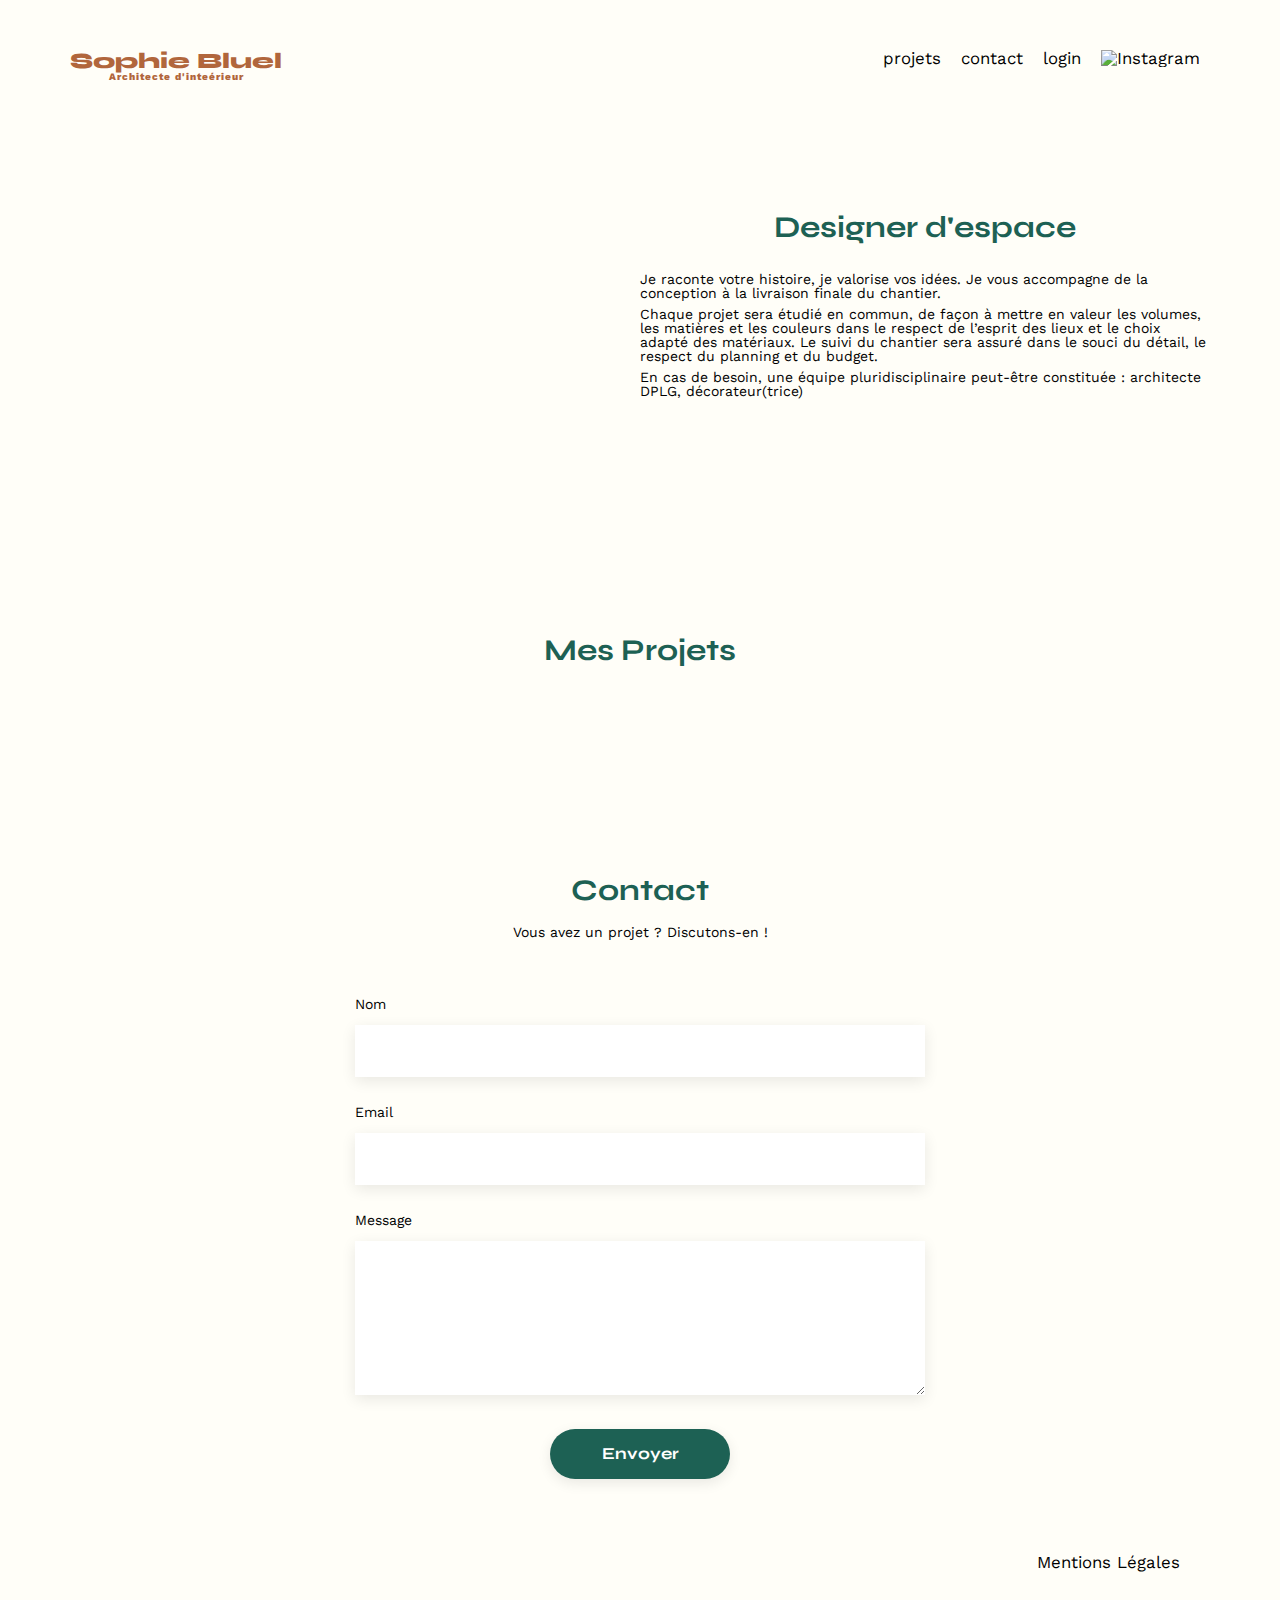
==== FrontEnd/index.html @ 53a58304 "Finalisation des fonctions" ====
<!DOCTYPE html>
<html lang="fr">

<head>
	<meta charset="UTF-8">
	<title>Sophie Bluel - Architecte d'intérieur</title>
	<meta name="viewport" content="width=device-width, initial-scale=1.0">
	<link rel="preconnect" href="https://fonts.googleapis.com">
	<link rel="preconnect" href="https://fonts.gstatic.com" crossorigin>
	<link href="https://fonts.googleapis.com/css2?family=Syne:wght@700;800&family=Work+Sans&display=swap"
		rel="stylesheet">
	<meta name="description" content="">
	<link rel="stylesheet" href="./assets/style.css">
	<script src="https://kit.fontawesome.com/746573b14e.js" crossorigin="anonymous"></script>
</head>

<body>
	<header>
		<div class="header-statut-deconnection">
			<h1>Sophie Bluel <span>Architecte d'inteérieur</span></h1>
			<nav>
				<ul>
					<a href="index.html/#contact">
						<li>projets</li>
					</a>
					<a href="index.html">
						<li>contact</li>
					</a>
					<a href="login.html" id="login">
						<li>login</li>
					</a>
					<a href="#" id="logout">
						<li>logout</li>
					</a>
					<li><img src="./assets/icons/instagram.png" alt="Instagram" class="instagram"></li>
				</ul>
			</nav>
		</div>
	</header>




	<div class="modale" id="modale1" aria-hidden="true" role="dialog" aria-labelledby="titre-modale1"
		style="display: none">

		<div class="contenu-modale" id="contenue-modale1">

			<div class="fermeture-modale">
				<button type="submit" class="bouton-fermer" id="fermer-modale1"><i
						class="fa-solid fa-xmark"></i></button>
			</div>
			<h2 id="titre-modale1">Galerie photo</h2>
			<div id="affichage-miniature" class="affichage-miniature">
				<!-- Affichage des travaux en format réduit JS-->
			</div>
			<div class="ajouter-supprimer">
				<button type="submit" class="bouton-validation" id="validation">Ajouter une photo</button>
				<a id="supprimer">Supprimer la galerie</a>

			</div>
		</div>
	</div>
	<div id="modale2" class="modale" aria-hidden="true" role="dialog" style=display:none;>


		<div class="contenu-modale">

			<div class="retour-fermer">
				<button type="submit" class="bouton-retour" id="retour"><i class="fa-solid fa-arrow-left"></i></button>
				<button type="submit" class="bouton-fermer" id="fermer-modale2"><i
						class="fa-solid fa-xmark"></i></button>
			</div>


			<h2>Ajout photo</h2>
			<form class="formulaire-ajout" method="post" enctype="multipart/form-data">

				<div id="section-ajout">
					<!-- Prévisualisation de l'image importée-->
					<div id="image-prev"></div>
					<i class="fa-solid fa-image" id="icone-image"></i>

					<label for="selectioner" id="bouton-ajouter-photo"> + Ajouter </label>
					<input type="file" id="selectioner" accept="image/jpg image/png" "
						required ;"><br>

					<p>jpg, png. 4mo max</p>

				</div>

				<div class="label-champs">
					<label for="titre" class="label-formulaire"><b>Titre</b></label>
					<input id="titre" type="text" name="titre" class="champs-formulaire" required>
				</div>
				<div class="label-champs">
					<label for="categorie" id="champs-titre" class="label-formulaire"><b>Categorie</b></label>
					<select name="categorie" id="liste-categories" class="champs-formulaire" type="text" required>
						<option value="Champs-selection"></option>
						<option value="1">Objets</option>
						<option value="2">Appartements</option>
						<option value="3">Hotel & Restaurants</option>
					</select>
				</div>

				<input type="button" name="Valider" id="valider-modale2" class="bouton-validation" value="Ajouter">

			</form>


		</div>
	</div>
	<div class="modales"></div>

	<main>

		<section id="introduction">
			<figure>
				<img src="./assets/images/sophie-bluel.png" alt="">
				<a id="modifier" style="display: none"><i class="fa-solid fa-pen-to-square"></i>
					Modifier</a>

			</figure>
			<article>
				<h2>Designer d'espace</h2>
				<p>Je raconte votre histoire, je valorise vos idées. Je vous accompagne de la conception à la livraison
					finale du chantier.</p>
				<p>Chaque projet sera étudié en commun, de façon à mettre en valeur les volumes, les matières et les
					couleurs dans le respect de l’esprit des lieux et le choix adapté des matériaux. Le suivi du
					chantier sera assuré dans le souci du détail, le respect du planning et du budget.</p>
				<p>En cas de besoin, une équipe pluridisciplinaire peut-être constituée : architecte DPLG,
					décorateur(trice)</p>
			</article>
		</section>


		<section>


		</section>
		<section id="portfolio">

			<!-- Insertion modales-->

			<div class="modifier-projet-titreh2">

				<h2>Mes Projets </h2>

				<a id="modifier-projets" style=" display: none"><i class="fa-solid fa-pen-to-square"></i>
					Modifier</a>

			</div>
			<div class="filtres">

				<!--Boutons filtre <Button> JS-->

			</div>
			<div class="gallery">

				<!--Fiche <figure> JS -->

			</div>
		</section>
		<section id="contact">
			<h2>Contact</h2>
			<p>Vous avez un projet ? Discutons-en !</p>
			<form action="#" method="post">
				<label for="name">Nom</label>
				<input type="text" name="name" id="name">
				<label for="email">Email</label>
				<input type="email" name="email" id="email">
				<label for="message">Message</label>
				<textarea name="message" id="message" cols="30" rows="10"></textarea>
				<input type="submit" value="Envoyer">
			</form>
		</section>
	</main>

	<footer>
		<nav>
			<ul>
				<li>Mentions Légales</li>
			</ul>
		</nav>
	</footer>
	<script src="script.js"></script>
	<script src="Login.js"></script>
	<script src="modale.js"></script>
	<script src="delet.js"></script>
	<script src="Create.js"></script>
</body>

</html>
---- FrontEnd/assets/style.css ----
/* http://meyerweb.com/eric/tools/css/reset/
   v2.0 | 20110126
   License: none (public domain)
*/

html, body, div, span, applet, object, iframe,
h1, h2, h3, h4, h5, h6, p, blockquote, pre,
a, abbr, acronym, address, big, cite, code,
del, dfn, em, img, ins, kbd, q, s, samp,
small, strike, strong, sub, sup, tt, var,
b, u, i, center,
dl, dt, dd, ol, ul, li,
fieldset, form, label, legend,
table, caption, tbody, tfoot, thead, tr, th, td,
article, aside, canvas, details, embed,
figure, figcaption, footer, header, hgroup,
menu, nav, output, ruby, section, summary,
time, mark, audio, video {
	margin: 0;
	padding: 0;
	border: 0;
	font-size: 100%;
	font: inherit;
	vertical-align: baseline;
}
/* HTML5 display-role reset for older browsers */
article, aside, details, figcaption, figure,
footer, header, hgroup, menu, nav, section {
	display: block;
}
body {
	line-height: 1;
}

.login-body{
width: 1440px;
max-height: 1024px;

}
main {
	display: flex;
	flex-direction: column;
	justify-content: center;
}
ol, ul {
	list-style: none;
}
blockquote, q {
	quotes: none;
}
blockquote:before, blockquote:after,
q:before, q:after {
	content: '';
	content: none;
}
table {
	border-collapse: collapse;
	border-spacing: 0;
}
/** end reset css**/
body {
	max-width: 1140px;
	margin:auto;
	font-family: 'Work Sans' ;
	font-size: 14px;
	background-color:#FFFEF8;
}
header {
	display: flex;
	flex-direction: column;
	justify-content: space-between;
	margin: 50px 0
}
.header-statut-deconnection{
	display: flex;
	justify-content: space-between;
	
	
}


section {
	margin: 50px 0
}

h1{
	display: flex;
	flex-direction: column;
	font-family: 'Syne';
	font-size: 22px;
	font-weight: 800;
	color: #B1663C
}

h1 > span {
	font-family: 'Work Sans';
	font-size:10px;
	letter-spacing: 0.1em;
;
}

h2{
	font-family: 'Syne';
	font-weight: 700;
	font-size: 30px;
	color: #1D6154
}
nav ul {
	display: flex;
	align-items: center;
	list-style-type: none;

}
nav a {
	text-decoration: none;
	margin: 0;
	padding: 0;
	border: 0;
	font-size: 100%;
	font: inherit;
	vertical-align: baseline;
}
nav li {
	padding: 0 10px;
	font-size: 1.2em;
}
li{
	color:black;
}

li:hover {
	color: #B1663C;
}
#modifier{
	margin: 20px;
}
#introduction {
	display: flex;
	align-items: center;
}
#introduction figure {
	flex: 1
}
#introduction img {
	display: block;
	margin: auto;
	width: 80%;
}

#introduction article {
	flex: 1
}
#introduction h2 {
	margin-bottom: 1em;
}

#introduction p {
	margin-bottom: 0.5em;
}
#portfolio h2 {
	text-align: center;
	margin-bottom: 1em;
}
.modifier-projet-titreh2{
	display: flex;
	flex-direction: row; 
	justify-content: center;
	align-items: center;

}

/** Filter disigne**/

.filtres {
	display: flex;
	justify-content: center;
	margin: 50px;	
}

.boutonsFiltres,.boutonTous {
	
	min-width: 100px;
	height: 37px;
	margin: 5px;
	padding: 9px 14px  9px 14px ;
	border:1px solid #1D6154;
	border-radius:60px ;
	background-color: #FFFF;
	font-family: 'Syne';
	color: #1D6154;
	font-weight: 700;
	font-size: 16px;
	text-align: center;

}

.boutonsFiltres:hover,.boutonTous:hover {
	background-color: #1D6154;
	color: #FFFF;
}

.gallery {
	width: 100%;
	display: grid;
	grid-template-columns: 1fr 1fr 1fr;
	grid-column-gap: 20px;
	grid-row-gap: 20px;
}

.gallery img {
	width: 100%;

}
#contact {
	width: 50%;
margin: auto;
}
#contact > * {
	text-align: center;

}
#contact h2{
	margin-bottom: 20px;
}
#contact form {
	text-align: left;
	margin-top:30px;
	display: flex;
	flex-direction: column;
}

#contact input {
	height: 50px;
	font-size: 1.2em;
	border: none;
	box-shadow: 0px 4px 14px rgba(0, 0, 0, 0.09);
}
#contact label {
	margin: 2em 0 1em 0;
}
#contact textarea {
	border: none;
	box-shadow: 0px 4px 14px rgba(0, 0, 0, 0.09);
}

input[type="submit"]{
	font-family: 'Syne';
	font-weight: 700;
	color: white;
	background-color: #1D6154;
	margin : 2em auto ;
	width: 180px;
	text-align: center;
	border-radius: 60px ;
}

footer nav ul {
	display: flex;
	justify-content: flex-end;
	margin: 2em;
	margin: 20px;
	height: 60px;
	max-width: 1440px;
}

/** Page formulaire de connection **/


.section-login {
display: flex;
flex-direction: column;
align-items: center;
}

h2{
	display: flex;
	justify-content: center;
	margin: 30px;
}

.section-login{
	display: flex;
	justify-content: center;
}

.formulaire-login{

	display: flex;
	flex-direction: column;
	justify-content: center;
}

.label-formulaire{
	display: flex;
}

.champs-formulaire{
	width: 379px;
	height: 51px;
	border : none;
	box-shadow:0px 4px 14px rgba(0, 0, 0, 0.09); 
	margin-bottom: 30px;
	margin-top: 10px;
}

.bouton-validation{
	color: #FFFF;
	font-family: syne;
	font-weight: 700;
	width: 179px;
	height: 36px;
	background: #1D6154;
	border-radius: 60px;
	border:none;
	margin: 20px;

}

.connection-oublie {
 display: flex;
 justify-content: center;
}

span {
	display: flex;
	justify-content: center;
	text-align: center;

}

/** barre de modification**/

.barre-modif{
	display: flex;
	justify-content: center;
	width: 100%;
	height: 59px;
	color: #FFFEF8;
	background-color: black;
	align-items: center;
	margin-bottom: 20px;
}

.bouton-publier{
	max-width: 216px;
	height:38px ;
	border: none;
	background-color: #FFFEF8;
	border-radius: 60px;
	margin-left: 20px;
	margin: 10px;
	padding: 5px;
}


#icone-modifier{
	margin: 5px;
}


/** Modales**/
.modales {
	width: 100%;
	height: 100%;
	background-color: #00000030;
    position: fixed;
    left: 0;
    top: 0;
	display: none;
	
	
	
}

.modale{
	
	position: absolute;
	left: 50%;
	top: 50%;
	transform: translate(-50% ,+10%);
	padding: 0px;
	margin: 0;
	display: block;
	justify-content: center;
	align-items: center;
	z-index: 1;
	
	
}

.contenu-modale{
	width: 630px;
	margin: 0;
	display: flex;
	flex-direction: column;
	align-items: center;
	justify-content: center;
	background-color: #FFFEFF;
	box-sizing: border-box;
	overflow: auto;
	border-radius: 10px;
	
}

.bouton-fermer{
	
	margin: 0;
	padding: 0;
	border: none;
	background-color: #FFFEFF;
	display: flex;
	justify-self: right;
}

.modale h2 {
	font-family: 'Work Sans';
	color: #000000;
	font-weight: 400;
	font-size: 26px;
	text-align: center;
}

.modale .bouton-validation  {
	display: flex;
	justify-content: center;
	justify-self: right;
	align-items: center;
	
}

.modale form{
margin: 30px;
}

.modale .champs-formulaire{
	width: 440px;
}

.modale .label-formulaire{
	font-family: Work Sans;
	font-size: 14px;
	font-weight: 500;
}


/** Modale 1 Gallerie photo **/


.fermeture-modale{
	display: flex;
	justify-content: right;
	width: 630px;
	box-sizing: border-box;
	padding: 20px 30px 20px 30px;
}


.affichage-miniature{
	margin-left: 40px;
	margin-right: 40px;
	display: flex;
	flex-wrap: wrap;
	justify-content: justify;
	gap: 10px;
	padding: 0px;
	margin: 40px;
	padding-bottom:50px;
	border-bottom: solid 1px  #B3B3B3;
}



.fiche-miniature{
	display: flex;
	flex-direction: column;
	width: 78.13;
	box-sizing: border-box;
	padding: 10px;
}

.icones-fiche-miniature{
	display: flex;
	justify-content: right;
	gap: 2px;
	position: absolute;
	align-self: flex-end;
	
}


.bouton-delete{
	display: flex;
	justify-content: center;
	align-items: center;
	width: 17px;
	height: 17px;
	padding: 0;
	color: #FFFFFF;
	background-color: #000000;
	border: none;
}

 #icone-poubelle{
	width: 20px;
	height: 20px;
	display: flex;
	justify-content: center;
	align-items: center;
}

#bouton-deplacer {
	justify-content: center;
	width: 21px;
	padding: 0;
	color: transparent;
	border: none;
	background-color: transparent;
}

#bouton-deplacer :hover{
	color: #000000;
}

#icone-deplacer{
	width: 20px;
	height: 20px;
	display: flex;
	justify-content: center;
	align-items: center;
	color: transparent;
	background-color: tr;
}


.modale img{
	
	width: 78.12px;
	height: 104.08px;
}

.ajouter-supprimer{
	display: flex;
	flex-direction: column;
	justify-items: center;
	margin: 50px;
}

#supprimer{
	display: flex;
	align-self: center;
	color: #D65353;
}

/** Modale2 **/


.retour-fermer{
	box-sizing: border-box;
	width: 630px;
	display: flex;
	padding: 10px 30px 10px 30px;
	justify-content: space-between;
}
.bouton-retour{
	border: none;
	background-color: #FFFEFF;
}

#section-ajout{
	width: 100%;
	min-width: 420px;
	height: 100%;
	min-height: 169px;
	padding: 10px;
	border-radius: 3px;
	background-color:#E8F1F6 ;
	display: flex;
	flex-direction: column;
	justify-content: end;
	align-items: center;

}

.fa-image::before{

	display: flex;
	justify-self: center;
	align-self: center;
}

.inserer-photo p {
	display: flex;
	aligne-self: center;
}

#section-ajout input {
	display: none;
}



#bouton-ajouter-photo{
height: 36px;
width: 173px;
padding-top: 15px;
border: none;
border-radius: 50px;
background: #CBD6DC;
font-family: Work Sans ;
font-size: 14px;
font-weight: 500;
color: rgba(48, 102, 133, 1);
text-align: center;
}

.formulaire-ajout{
	width: 440px;
	display: flex;
	flex-direction: column;
	justify-items: center;
}

#valider-modale2{
	background-color:#A7A7A7 ;
	height: 36px;
	width: 237px;
	display: flex;
	
}
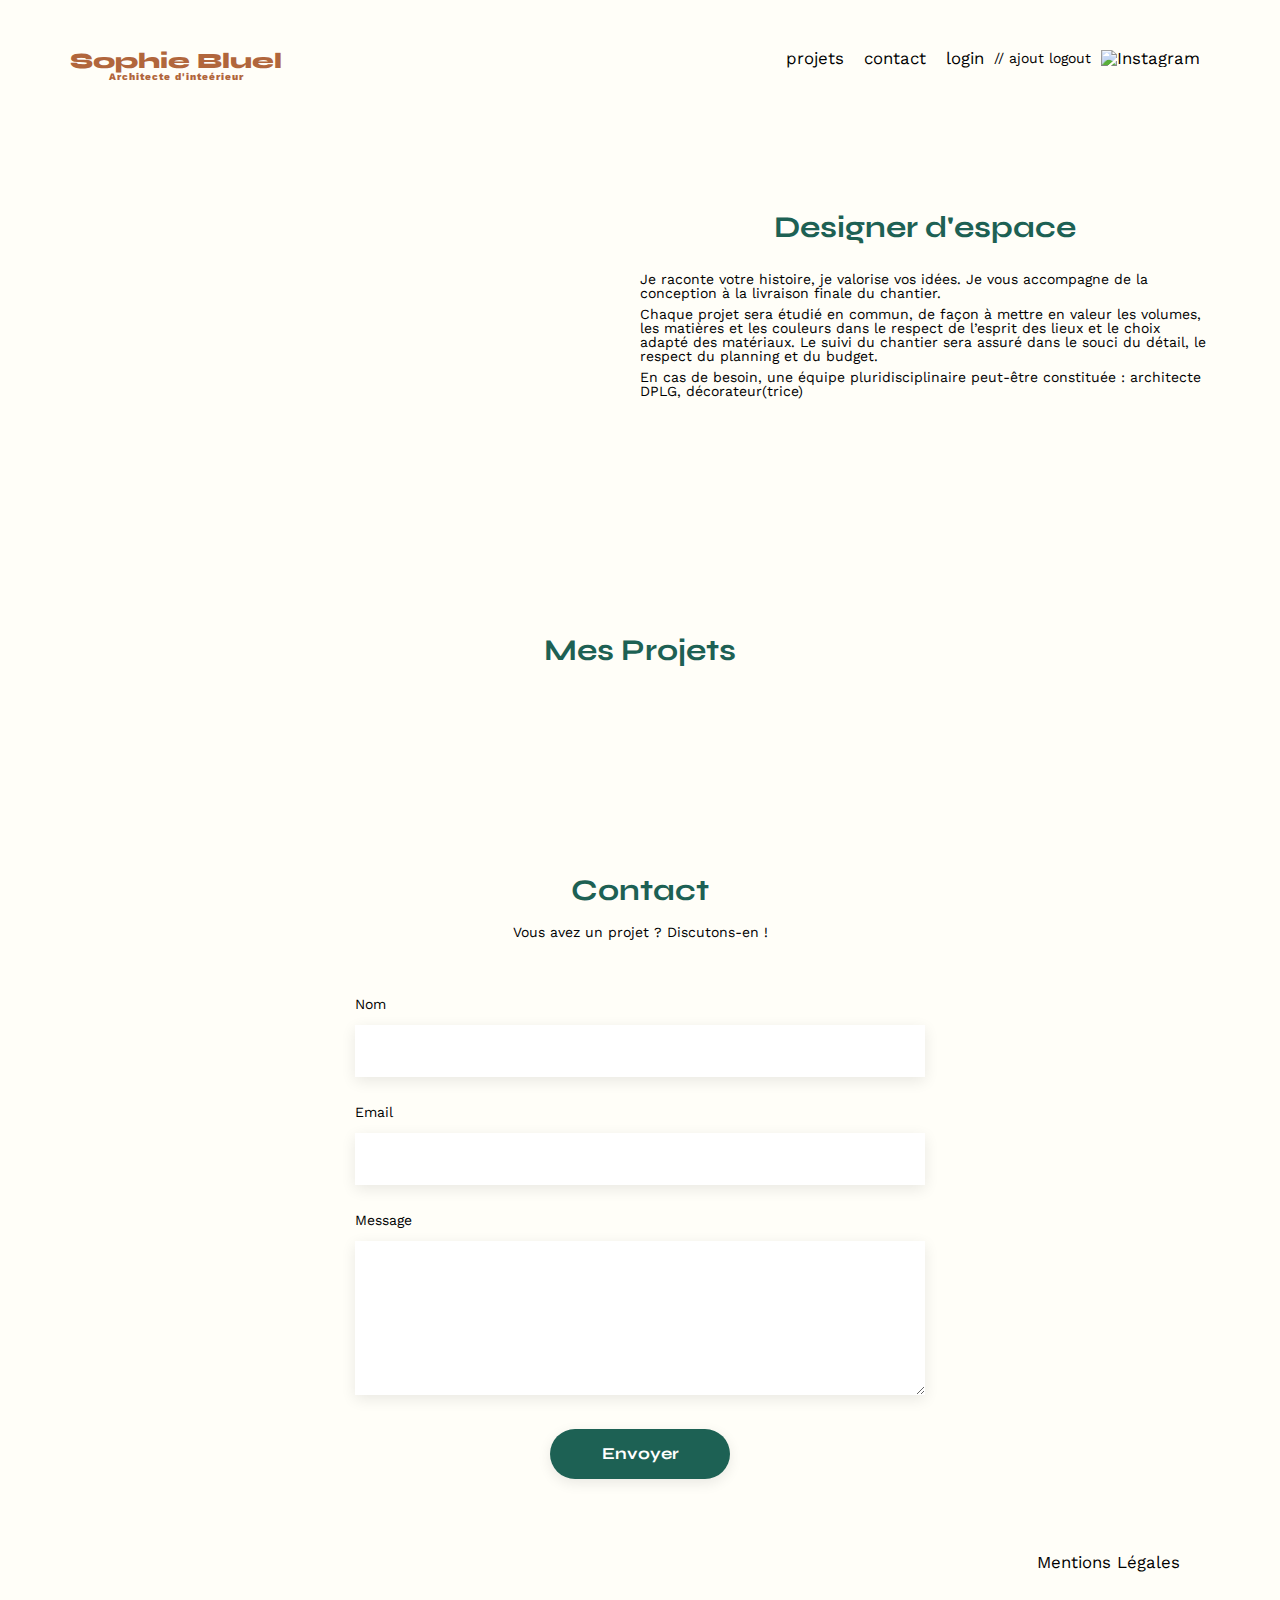
==== commit a2121392: "finalisation" ====
--- a/FrontEnd/index.html
+++ b/FrontEnd/index.html
@@ -29,6 +29,7 @@
 					<a href="login.html" id="login">
 						<li>login</li>
 					</a>
+					// ajout logout
 					<a href="#" id="logout">
 						<li>logout</li>
 					</a>
@@ -36,10 +37,16 @@
 				</ul>
 			</nav>
 		</div>
+
+		<!--Chargement de la barre compte connecté-->
+
 	</header>
 
-
-
+	<!-- Overlay modales-->
+
+	<div class="modales"></div>
+
+	<!--modale delete-->
 
 	<div class="modale" id="modale1" aria-hidden="true" role="dialog" aria-labelledby="titre-modale1"
 		style="display: none">
@@ -52,15 +59,21 @@
 			</div>
 			<h2 id="titre-modale1">Galerie photo</h2>
 			<div id="affichage-miniature" class="affichage-miniature">
+
 				<!-- Affichage des travaux en format réduit JS-->
+
 			</div>
 			<div class="ajouter-supprimer">
+				<!--ouverture modale2-->
 				<button type="submit" class="bouton-validation" id="validation">Ajouter une photo</button>
 				<a id="supprimer">Supprimer la galerie</a>
 
 			</div>
 		</div>
 	</div>
+
+	<!--modale create-->
+
 	<div id="modale2" class="modale" aria-hidden="true" role="dialog" style=display:none;>
 
 
@@ -77,13 +90,16 @@
 			<form class="formulaire-ajout" method="post" enctype="multipart/form-data">
 
 				<div id="section-ajout">
+
 					<!-- Prévisualisation de l'image importée-->
+
 					<div id="image-prev"></div>
 					<i class="fa-solid fa-image" id="icone-image"></i>
 
-					<label for="selectioner" id="bouton-ajouter-photo"> + Ajouter </label>
-					<input type="file" id="selectioner" accept="image/jpg image/png" "
-						required ;"><br>
+					<!--formulaire type file pour importer des photos-->
+					<!--bouton photo déclanche input file-->
+					<label for="selectioner" id="bouton-ajouter-photo"> + Ajouter photo</label>
+					<input type="file" id="selectioner" accept="image/jpg image/png" required ;><br>
 
 					<p>jpg, png. 4mo max</p>
 
@@ -110,7 +126,8 @@
 
 		</div>
 	</div>
-	<div class="modales"></div>
+
+	<!--fin modales-->
 
 	<main>
 
@@ -140,7 +157,7 @@
 		</section>
 		<section id="portfolio">
 
-			<!-- Insertion modales-->
+
 
 			<div class="modifier-projet-titreh2">
 
--- a/FrontEnd/assets/style.css
+++ b/FrontEnd/assets/style.css
@@ -31,6 +31,9 @@
 body {
 	line-height: 1;
 }
+a{
+	text-decoration: none;
+}
 
 .login-body{
 width: 1440px;
@@ -359,6 +362,8 @@
 
 
 /** Modales**/
+
+/** Overlay**/
 .modales {
 	width: 100%;
 	height: 100%;
@@ -367,9 +372,7 @@
     left: 0;
     top: 0;
 	display: none;
-	
-	
-	
+
 }
 
 .modale{
@@ -597,7 +600,20 @@
 	display: none;
 }
 
-
+#icone-image {
+	display: flex;
+	justify-content: center;
+	align-content: center;
+	width: 58px;
+	height: 58px;
+	margin: 5px;
+	padding-left: 3px;
+	padding-right:3px ;
+	
+	background-color: #CBD6DC;
+	color:#E8F1F6 ;
+	font-size: 60px;
+}
 
 #bouton-ajouter-photo{
 height: 36px;
@@ -621,9 +637,11 @@
 }
 
 #valider-modale2{
+	display: flex;
+	justify-self: center;
+	align-self: center;
 	background-color:#A7A7A7 ;
 	height: 36px;
 	width: 237px;
-	display: flex;
-	
+
 }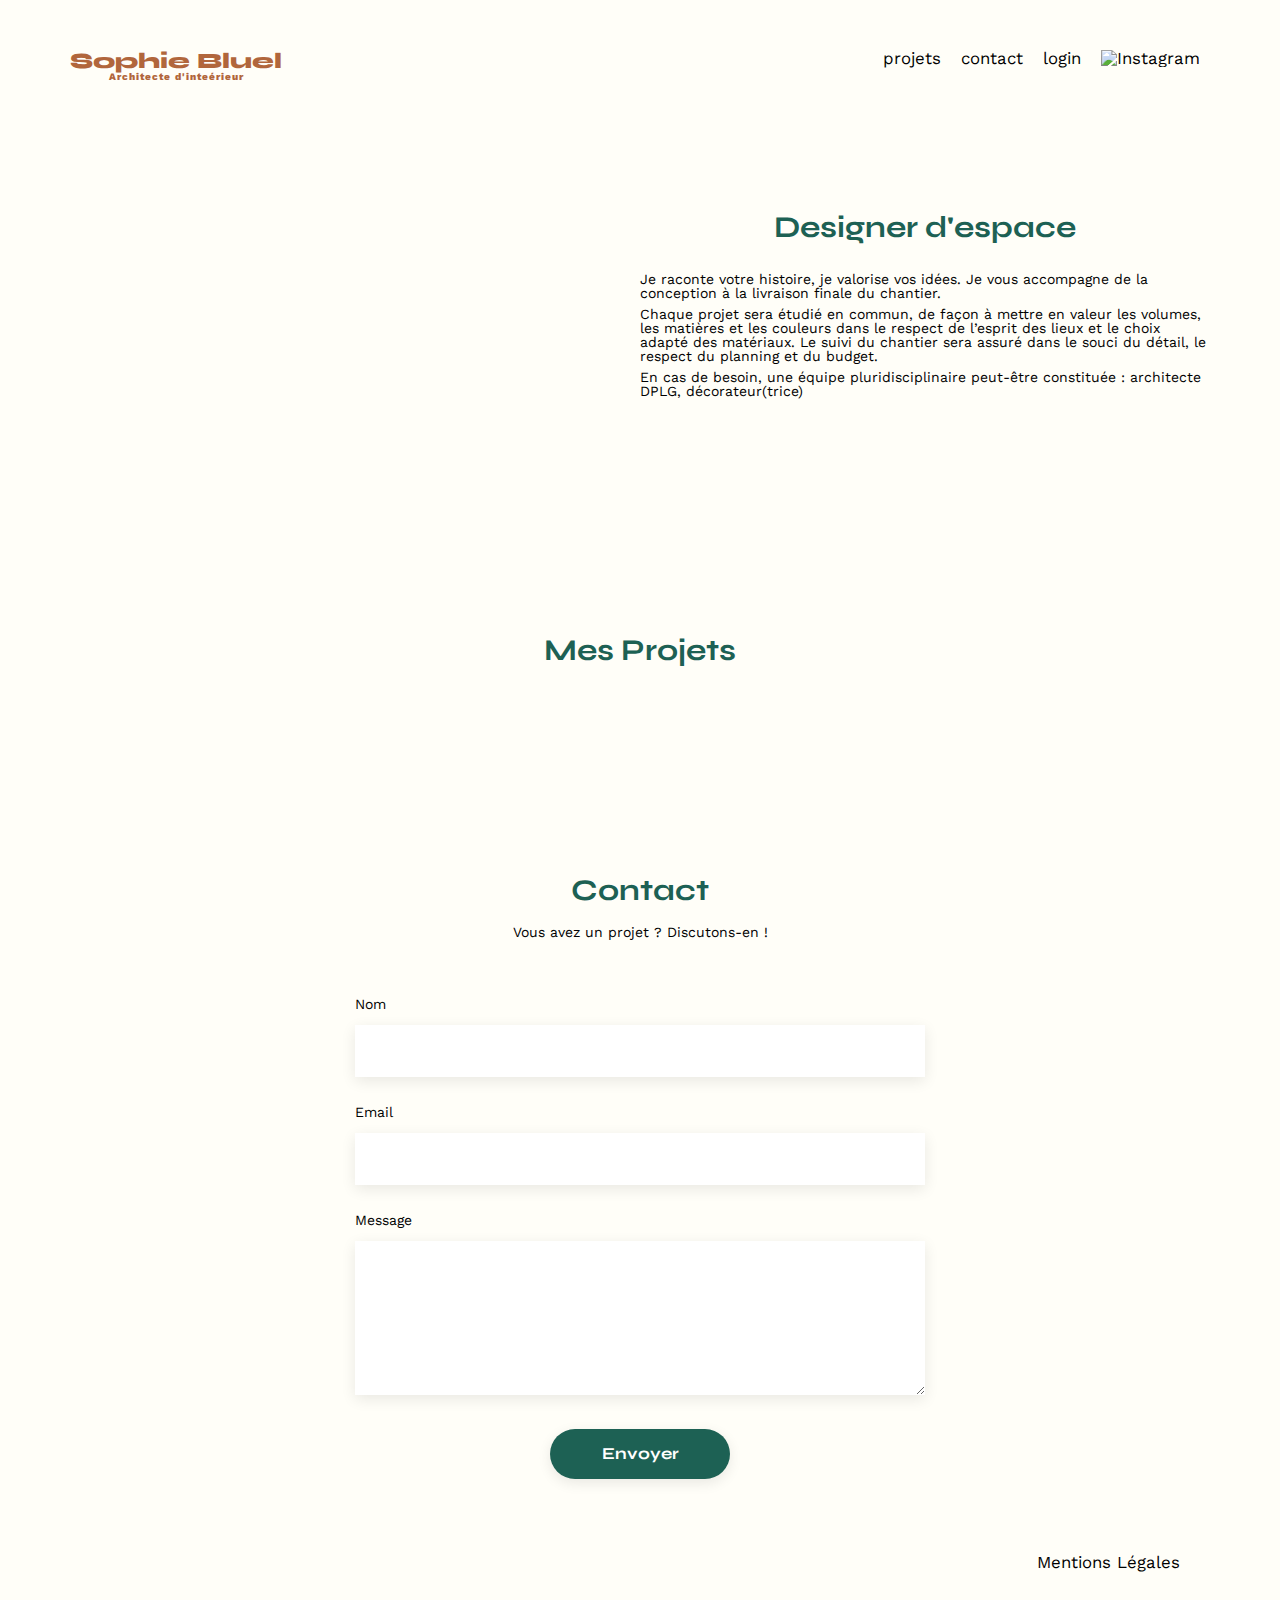
==== commit f2326ebc: "correction commentaire" ====
--- a/FrontEnd/index.html
+++ b/FrontEnd/index.html
@@ -29,7 +29,7 @@
 					<a href="login.html" id="login">
 						<li>login</li>
 					</a>
-					// ajout logout
+
 					<a href="#" id="logout">
 						<li>logout</li>
 					</a>
